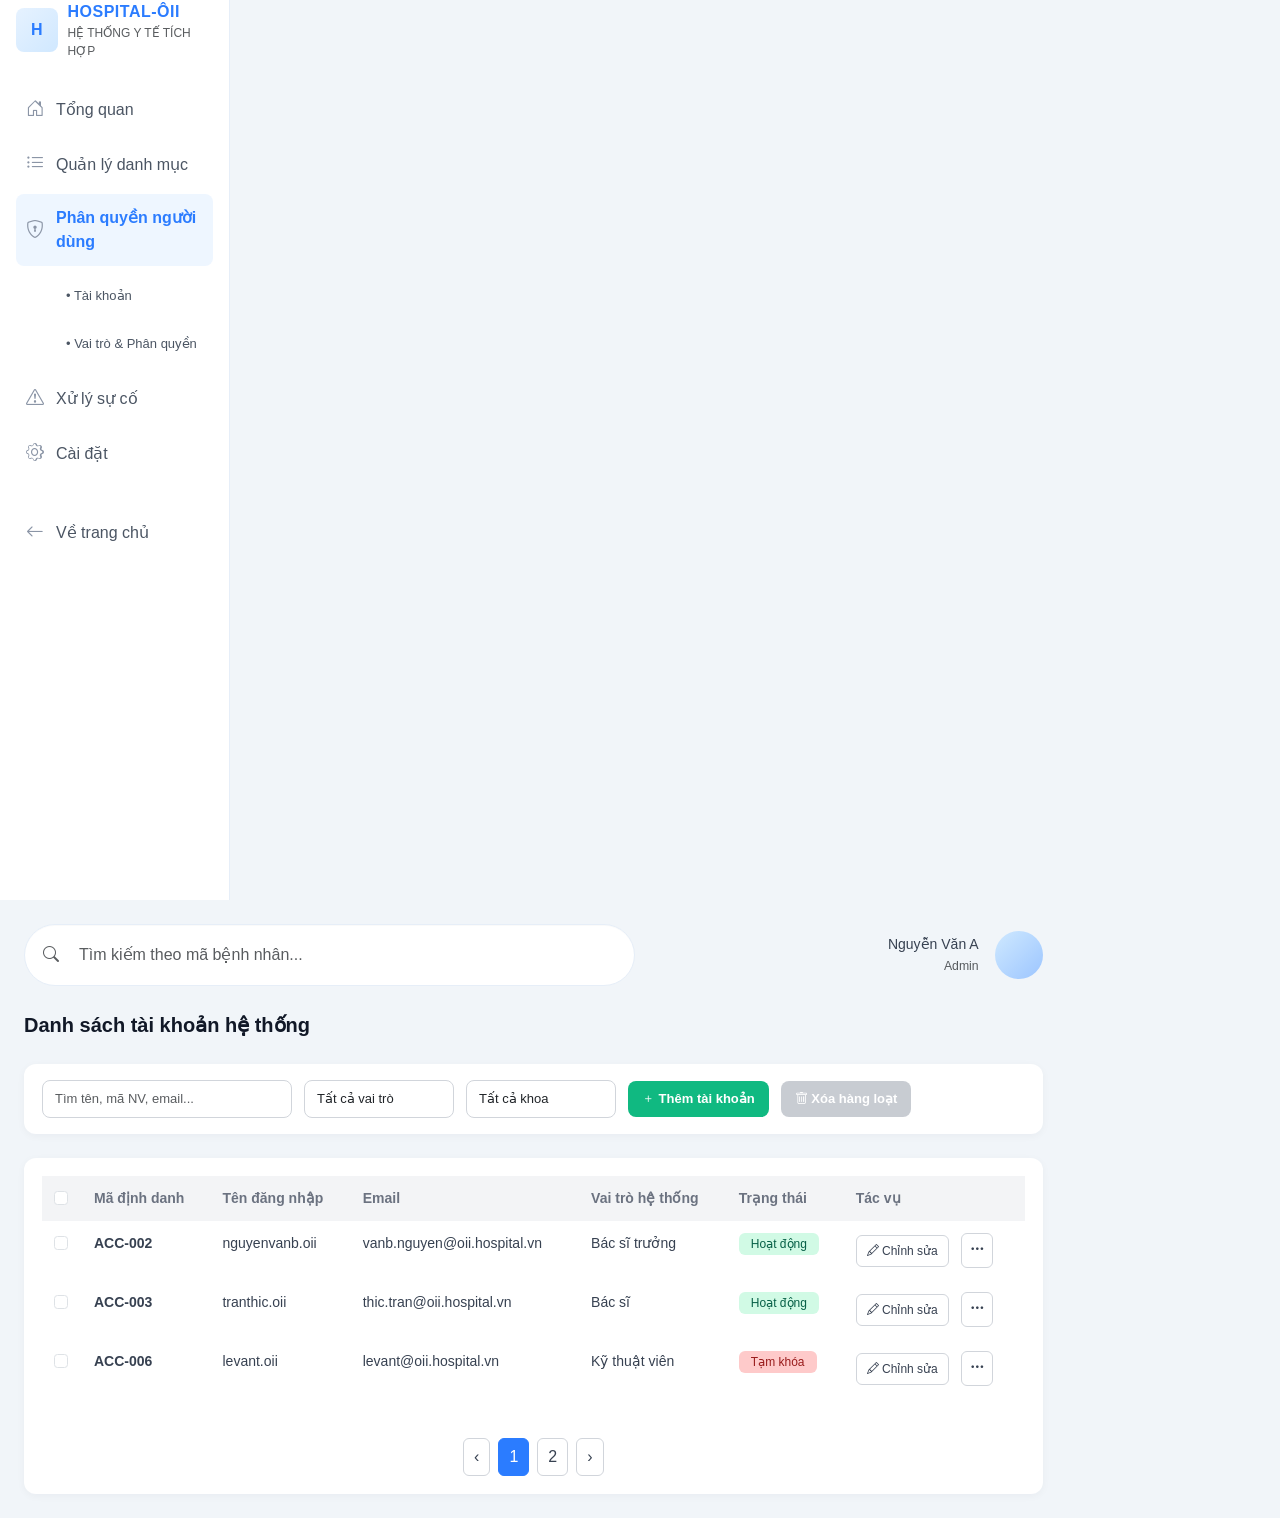
==== Admin/account-management.html @ 060329f8 "Initialize project with integrated modules" ====
<!DOCTYPE html>
<html lang="vi">
<head>
    <meta charset="UTF-8">
    <link href="https://cdn.jsdelivr.net/npm/bootstrap@5.3.0/dist/css/bootstrap.min.css" rel="stylesheet">
    <link href="https://cdn.jsdelivr.net/npm/bootstrap-icons@1.10.5/font/bootstrap-icons.css" rel="stylesheet">
    <style>
        :root{ --primary:#2b7cff; --muted:#f6f8fb; --accent:#ff7a00; }
        body{ background:#f1f5f9; font-family: 'Segoe UI', Roboto, Arial, sans-serif; }
        .sidebar{ min-height:100vh; background:#ffffff; border-right:1px solid #e6eef8; padding:28px 20px; width:230px; }
        .brand{ font-weight:700; color:var(--primary); letter-spacing:0.5px; }
        .menu .nav-link{ color:#4b5563; padding:12px 10px; border-radius:8px; display:flex; align-items:center; gap:12px; }
        .menu .nav-link.active{ background:#eef6ff; color:var(--primary); font-weight:600; }
        .menu .bi{ font-size:18px; color:#8b95a6; }
        .search-box{ background:#fff; padding:12px 18px; border-radius:999px; border:1px solid #e6eef8; box-shadow:inset 0 1px 0 rgba(0,0,0,0.02); }
        header .user { text-align:right; font-size:14px; color:#374151; }
        header .avatar{ width:48px; height:48px; border-radius:50%; background:linear-gradient(135deg,#cfe9ff,#9cc5ff); }
        .page-title{ font-size:20px; font-weight:700; color:#111827; margin-bottom:24px; }
        .filter-bar{ background:#fff; border-radius:12px; padding:16px 18px; margin-bottom:24px; display:flex; gap:12px; align-items:center; box-shadow:0 2px 8px rgba(16,24,40,0.04); }
        .filter-bar input, .filter-bar select{ border:1px solid #d1d5db; border-radius:8px; padding:8px 12px; font-size:13px; }
        .filter-bar .btn{ padding:8px 14px; font-size:13px; }
        .btn-add-account{ background:#10b981; border:0; color:white; padding:10px 16px; border-radius:8px; font-weight:600; }
        .btn-add-account:hover{ background:#059669; }
        .btn-delete-bulk{ background:#9ca3af; border:0; color:white; padding:10px 16px; border-radius:8px; font-weight:600; opacity:.55; cursor:not-allowed; transition:all .2s ease; }
        .btn-delete-bulk.enabled{ background:#ef4444; opacity:1; cursor:pointer; }
        .btn-delete-bulk.enabled:hover{ background:#dc2626; }
        .btn-delete-confirm{ background:#ef4444; border:0; color:white; padding:10px 20px; border-radius:8px; font-weight:600; }
        .btn-delete-confirm:hover{ background:#dc2626; }
        .btn-delete-confirm:disabled{ background:#fca5a5; cursor:not-allowed; }
        .table-container{ background:#fff; border-radius:12px; padding:18px; box-shadow:0 2px 8px rgba(16,24,40,0.04); }
        .account-table{ font-size:14px; }
        .account-table th{ background:#f3f4f6; color:#6b7280; font-weight:600; padding:12px; }
        .account-table td{ padding:12px; color:#374151; }
        .status-active{ background:#d1fae5; color:#065f46; padding:4px 12px; border-radius:6px; font-size:12px; font-weight:500; }
        .status-blocked{ background:#fecaca; color:#991b1b; padding:4px 12px; border-radius:6px; font-size:12px; font-weight:500; }
        .btn-edit{ background:#fff; border:1px solid #d1d5db; color:#374151; padding:6px 10px; border-radius:6px; font-size:12px; }
        .btn-edit:hover{ background:#f3f4f6; }
        .btn-action{ background:#fff; border:1px solid #d1d5db; color:#374151; padding:6px 8px; border-radius:6px; cursor:pointer; }
        .btn-action:hover{ background:#f3f4f6; }
        .action-popup{
            position:absolute;
            z-index:1050;
            background:#ffffff;
            border:1px solid #e5e7eb;
            border-radius:12px;
            box-shadow:0 12px 32px rgba(15,23,42,0.12);
            min-width:180px;
            overflow:hidden;
        }
        .action-popup-item{
            width:100%;
            padding:12px 14px;
            border:none;
            background:transparent;
            text-align:left;
            font-size:14px;
            color:#111827;
            display:flex;
            align-items:center;
            gap:10px;
            cursor:pointer;
        }
        .action-popup-item:hover{
            background:#f8fafc;
        }
        .action-popup-item-delete{
            color:#b91c1c;
        }
        .action-popup-item-delete:hover{
            background:rgba(248,113,113,0.12);
        }
        .pagination-container{ display:flex; justify-content:center; align-items:center; gap:8px; margin-top:24px; }
        .pagination-container button{ border:1px solid #d1d5db; background:#fff; color:#374151; padding:6px 10px; border-radius:6px; cursor:pointer; }
        .pagination-container button.active{ background:#2b7cff; color:white; border-color:#2b7cff; }
        .form-group{ margin-bottom:18px; }
        .form-group label{ display:block; font-weight:600; color:#111827; margin-bottom:6px; font-size:13px; }
        .form-group label .required{ color:#dc2626; }
        .form-group input, .form-group select{ width:100%; border:1px solid #d1d5db; border-radius:8px; padding:10px 12px; font-size:13px; }
        .form-group input:focus, .form-group select:focus{ outline:none; border-color:#2b7cff; box-shadow:0 0 0 3px rgba(43,124,255,0.1); }
        .form-group input::placeholder{ color:#9ca3af; }
        .password-group{ position:relative; }
        .password-group .toggle-password{ position:absolute; right:12px; top:50%; transform:translateY(-50%); cursor:pointer; color:#6b7280; }
        .form-error{ color:#dc2626; font-size:12px; margin-top:4px; display:none; }
        .form-error.show{ display:block; }
        .modal-header-custom{ border-bottom:1px solid #e5e7eb; padding:18px; display:flex; flex-direction:column; align-items:center; justify-content:center; text-align:center; gap:10px; }
        .modal-header-custom h5{ font-size:16px; font-weight:700; color:#111827; margin:0; }
        .modal-title-icon{ display:flex; align-items:center; justify-content:center; gap:12px; }
        .modal-body-custom{ padding:24px; }
        .modal-footer-custom{ border-top:1px solid #e5e7eb; padding:16px 24px; display:flex; gap:12px; justify-content:flex-end; }
        .detail-item{ margin-bottom:16px; }
        .detail-label{ display:block; font-size:13px; color:#6b7280; margin-bottom:6px; }
        .detail-value{ font-size:15px; color:#111827; font-weight:600; }
        .badge-status{ display:inline-flex; align-items:center; padding:6px 12px; border-radius:999px; font-size:12px; font-weight:600; }
        .badge-status-active{ background:#d1fae5; color:#065f46; }
        .badge-status-blocked{ background:#fee2e2; color:#991b1b; }
        .badge-role{ display:inline-flex; align-items:center; padding:6px 12px; border-radius:999px; background:#eff6ff; color:#1d4ed8; font-size:13px; font-weight:600; }
        .detail-mini{ background:#f8fafc; border-radius:12px; padding:14px; }
        .detail-mini-value{ font-size:13px; color:#475569; margin-top:4px; }
        .modal-note{ color:#475569; font-size:13px; margin-top:10px; }
        .confirm-text{ margin-bottom:8px; color:#334155; font-size:14px; }
        .confirm-warning{ color:#b91c1c; font-size:13px; margin:0; }
        .modal-title-icon{ display:flex; align-items:center; gap:12px; }
        .modal-title-icon .icon-box{ width:42px; height:42px; border-radius:12px; display:flex; align-items:center; justify-content:center; font-size:18px; }
        .icon-box.password{ background:#e0f2fe; color:#0369a1; }
        .icon-box.delete{ background:#fee2e2; color:#b91c1c; }
        .icon-box.view{ background:#d9f99d; color:#166534; }
        .btn-cancel{ background:#eef6ff; border:1px solid #d0e8ff; color:#0f1724; padding:10px 20px; border-radius:8px; font-weight:600; cursor:pointer; }
        .btn-cancel:hover{ background:#d1e7f7; }
        .btn-submit{ background:#2b7cff; border:0; color:white; padding:10px 20px; border-radius:8px; font-weight:600; cursor:pointer; }
        .btn-submit:hover{ background:#1e5dbf; }
        .btn-submit:disabled{ background:#d1d5db; cursor:not-allowed; }
        .toast-success{ position:fixed; top:20px; right:20px; background:#10b981; color:white; padding:14px 20px; border-radius:8px; box-shadow:0 4px 12px rgba(0,0,0,0.15); z-index:9999; animation:slideIn 0.3s ease-out; display:flex; align-items:center; gap:10px; font-weight:500; }
        .toast-success::before{ content:'✓'; font-size:20px; font-weight:bold; }
        @keyframes slideIn{ from{ transform:translateX(400px); opacity:0; } to{ transform:translateX(0); opacity:1; } }
    </style>
</head>
<body>

<div class="container-fluid">
    <div class="row">
        <!-- Sidebar -->
        <nav class="col-md-2 sidebar p-0">
            <div class="px-3">
                <div class="d-flex align-items-center mb-4">
                    <div style="width:44px;height:44px;border-radius:8px;background:linear-gradient(135deg,#e6f2ff,#d0e8ff);display:flex;align-items:center;justify-content:center;color:var(--primary);font-weight:800;margin-right:10px">H</div>
                    <div>
                        <div class="brand">HOSPITAL-ÔII</div>
                        <div class="text-muted" style="font-size:12px">HỆ THỐNG Y TẾ TÍCH HỢP</div>
                    </div>
                </div>

                <ul class="nav flex-column menu">
                    <li class="nav-item mb-1"><a class="nav-link" href="dashboard.html"><i class="bi bi-house-door"></i> Tổng quan</a></li>
                    <li class="nav-item mb-1"><a class="nav-link" href="#"><i class="bi bi-list-ul"></i> Quản lý danh mục</a></li>
                    <li class="nav-item mb-1">
                        <a class="nav-link active" href="#">
                            <i class="bi bi-shield-lock"></i> Phân quyền người dùng
                        </a>
                        <ul class="nav flex-column" style="padding-left:40px; margin-top:8px;">
                            <li class="nav-item mb-1"><a class="nav-link" href="#" style="font-size:13px">• Tài khoản</a></li>
                            <li class="nav-item mb-1"><a class="nav-link" href="#" style="font-size:13px">• Vai trò & Phân quyền</a></li>
                        </ul>
                    </li>
                    <li class="nav-item mb-1"><a class="nav-link" href="#"><i class="bi bi-exclamation-triangle"></i> Xử lý sự cố</a></li>
                    <li class="nav-item mb-1"><a class="nav-link" href="#"><i class="bi bi-gear"></i> Cài đặt</a></li>
                    <li class="nav-item mt-4"><a class="nav-link" href="../Trang_Chu_Va_Dat_Lich_Kham/Trangchu/Menu.html"><i class="bi bi-arrow-left"></i> Về trang chủ</a></li>
                </ul>
            </div>
        </nav>

        <!-- Main Content -->
        <main class="col-md-10 p-4">
            <!-- Header -->
            <header class="d-flex justify-content-between align-items-center mb-4">
                <div class="search-box d-flex align-items-center" style="width:60%">
                    <i class="bi bi-search me-2 text-muted"></i>
                    <input type="text" class="form-control border-0" placeholder="Tìm kiếm theo mã bệnh nhân...">
                </div>
                <div class="d-flex align-items-center">
                    <div class="me-3 text-end user">
                        <div>Nguyễn Văn A</div>
                        <small class="text-muted">Admin</small>
                    </div>
                    <div class="avatar"></div>
                </div>
            </header>

            <!-- Page Title -->
            <div class="page-title">Danh sách tài khoản hệ thống</div>

            <!-- Filter Bar -->
            <div class="filter-bar">
                <input id="searchInput" type="text" placeholder="Tìm tên, mã NV, email..." class="form-control" style="flex:1; max-width:250px;">
                <select id="filterRole" class="form-control" style="flex:1; max-width:150px;">
                    <option value="">Tất cả vai trò</option>
                    <option value="doctor">Bác sĩ</option>
                    <option value="doctor_head">Bác sĩ trưởng</option>
                    <option value="technician">Kỹ thuật viên</option>
                    <option value="admin">Admin</option>
                </select>
                <select id="filterDept" class="form-control" style="flex:1; max-width:150px;">
                    <option value="">Tất cả khoa</option>
                    <option value="noi">Khoa nội</option>
                    <option value="ngoai">Khoa ngoại</option>
                    <option value="san">Khoa sản</option>
                </select>
                <button class="btn btn-add-account"><i class="bi bi-plus"></i> Thêm tài khoản</button>
                <button class="btn btn-delete-bulk"><i class="bi bi-trash"></i> Xóa hàng loạt</button>
            </div>

            <!-- Table Container -->
            <div class="table-container">
                <div class="table-responsive">
                    <table class="table table-borderless account-table">
                        <thead>
                            <tr style="background:#f3f4f6;">
                                <th style="width:40px;"><input type="checkbox" class="form-check-input"></th>
                                <th>Mã định danh</th>
                                <th>Tên đăng nhập</th>
                                <th>Email</th>
                                <th>Vai trò hệ thống</th>
                                <th>Trạng thái</th>
                                <th>Tác vụ</th>
                            </tr>
                        </thead>
                        <tbody>
                            <tr>
                                <td><input type="checkbox" class="form-check-input"></td>
                                <td><strong>ACC-002</strong></td>
                                <td>nguyenvanb.oii</td>
                                <td>vanb.nguyen@oii.hospital.vn</td>
                                <td>Bác sĩ trưởng</td>
                                <td><span class="status-active">Hoạt động</span></td>
                                <td>
                                    <button class="btn-edit me-2" data-code="ACC-002" data-username="nguyenvanb.oii" data-email="vanb.nguyen@oii.hospital.vn" data-role="doctor_head" data-status="active"><i class="bi bi-pencil"></i> Chỉnh sửa</button>
                                    <button class="btn-action"><i class="bi bi-three-dots"></i></button>
                                </td>
                            </tr>
                            <tr>
                                <td><input type="checkbox" class="form-check-input"></td>
                                <td><strong>ACC-003</strong></td>
                                <td>tranthic.oii</td>
                                <td>thic.tran@oii.hospital.vn</td>
                                <td>Bác sĩ</td>
                                <td><span class="status-active">Hoạt động</span></td>
                                <td>
                                    <button class="btn-edit me-2" data-code="ACC-003" data-username="tranthic.oii" data-email="thic.tran@oii.hospital.vn" data-role="doctor" data-status="active"><i class="bi bi-pencil"></i> Chỉnh sửa</button>
                                    <button class="btn-action"><i class="bi bi-three-dots"></i></button>
                                </td>
                            </tr>
                            <tr>
                                <td><input type="checkbox" class="form-check-input"></td>
                                <td><strong>ACC-006</strong></td>
                                <td>levant.oii</td>
                                <td>levant@oii.hospital.vn</td>
                                <td>Kỹ thuật viên</td>
                                <td><span class="status-blocked">Tạm khóa</span></td>
                                <td>
                                    <button class="btn-edit me-2" data-code="ACC-006" data-username="levant.oii" data-email="levant@oii.hospital.vn" data-role="technician" data-status="blocked"><i class="bi bi-pencil"></i> Chỉnh sửa</button>
                                    <button class="btn-action"><i class="bi bi-three-dots"></i></button>
                                </td>
                            </tr>
                        </tbody>
                    </table>
                </div>

                <div id="actionPopup" class="action-popup" style="display:none;">
                    <button type="button" class="action-popup-item" data-action="view">
                        <i class="bi bi-eye"></i> Xem chi tiết
                    </button>
                    <button type="button" class="action-popup-item" data-action="password">
                        <i class="bi bi-key"></i> Đổi mật khẩu
                    </button>
                    <button type="button" class="action-popup-item action-popup-item-delete" data-action="delete">
                        <i class="bi bi-trash"></i> Xóa tài khoản
                    </button>
                </div>

                <div class="modal fade" id="bulkDeleteModal" tabindex="-1" aria-hidden="true" style="background:rgba(0,0,0,0.5)">
                    <div class="modal-dialog modal-dialog-centered" style="max-width:420px;">
                        <div class="modal-content" style="border:0; border-radius:16px;">
                            <div class="modal-header-custom">
                                <div class="modal-title-icon">
                                    <span class="icon-box delete"><i class="bi bi-exclamation-circle-fill"></i></span>
                                    <h5>Xác nhận xóa hàng loạt?</h5>
                                </div>
                            </div>
                            <div class="modal-body-custom">
                                <p class="confirm-text">Bạn đang chọn xóa vĩnh viễn <strong id="bulkDeleteCount">0</strong> tài khoản đã chọn.</p>
                                <p class="confirm-text">Toàn bộ quyền truy cập và dữ liệu liên quan sẽ bị gỡ bỏ.</p>
                                <p class="confirm-warning">Hành động này không thể hoàn tác.</p>
                            </div>
                            <div class="modal-footer-custom">
                                <button type="button" class="btn-cancel" data-bs-dismiss="modal">Hủy bỏ</button>
                                <button type="button" class="btn-delete-confirm" id="confirmBulkDeleteBtn">Đồng ý xóa</button>
                            </div>
                        </div>
                    </div>
                </div>

                <!-- Pagination -->
                <div class="pagination-container">
                    <button>‹</button>
                    <button class="active">1</button>
                    <button>2</button>
                    <button>›</button>
                </div>
            </div>
        </main>
    </div>
</div>

<!-- Modal Thêm Tài Khoản -->
<div class="modal fade" id="addAccountModal" tabindex="-1" aria-hidden="true" style="background:rgba(0,0,0,0.5)">
    <div class="modal-dialog modal-dialog-centered" style="max-width:420px;">
        <div class="modal-content" style="border:0; border-radius:12px;">
            <div class="modal-header-custom">
                <div class="modal-title-icon">
                    <span class="icon-box view"><i class="bi bi-person-plus-fill"></i></span>
                    <h5>Thêm tài khoản hệ thống mới</h5>
                </div>
            </div>
            <div class="modal-body-custom">
                <form id="addAccountForm">
                    <div class="form-group">
                        <label>Mã định danh</label>
                        <input type="text" id="accountCode" placeholder="Hệ thống tự động cấp (ACC-XXX)" disabled style="background:#f3f4f6; cursor:not-allowed;">
                    </div>

                    <div class="form-group">
                        <label>Tên đăng nhập <span class="required">*</span></label>
                        <input type="text" id="username" placeholder="Ví dụ: namnguyễn.oii" required>
                        <div class="form-error" id="usernameError">Tên đăng nhập không được để trống</div>
                    </div>

                    <div class="form-group">
                        <label>Email hệ thống <span class="required">*</span></label>
                        <input type="email" id="email" placeholder="username@oii.hospital.vn" required>
                        <div class="form-error" id="emailError">Email không hợp lệ</div>
                    </div>

                    <div class="form-group">
                        <label>Mật khẩu khởi tạo <span class="required">*</span></label>
                        <div class="password-group">
                            <input type="password" id="password" placeholder="Nhập mật khẩu bạn đầu" required>
                            <i class="bi bi-eye toggle-password" onclick="togglePassword()"></i>
                        </div>
                        <div class="form-error" id="passwordError">Mật khẩu phải có ít nhất 8 ký tự</div>
                    </div>

                    <div class="form-group">
                        <label>Phân quyền vai trò <span class="required">*</span></label>
                        <select id="role" required>
                            <option value="">-- Chọn vai trò hệ thống --</option>
                            <option value="doctor">Bác sĩ</option>
                            <option value="doctor_head">Bác sĩ trưởng</option>
                            <option value="technician">Kỹ thuật viên</option>
                            <option value="admin">Admin</option>
                        </select>
                        <div class="form-error" id="roleError">Vui lòng chọn vai trò</div>
                    </div>
                </form>
            </div>
            <div class="modal-footer-custom">
                <button type="button" class="btn-cancel" data-bs-dismiss="modal">Hủy bỏ</button>
                <button type="button" class="btn-submit" id="submitBtn" onclick="validateAndSubmit()">Lưu tài</button>
            </div>
        </div>
    </div>
</div>

<!-- Modal Chỉnh sửa Tài Khoản -->
<div class="modal fade" id="editAccountModal" tabindex="-1" aria-hidden="true" style="background:rgba(0,0,0,0.5)">
    <div class="modal-dialog modal-dialog-centered" style="max-width:420px;">
        <div class="modal-content" style="border:0; border-radius:12px;">
            <div class="modal-header-custom">
                <div class="modal-title-icon">
                    <span class="icon-box view"><i class="bi bi-pencil-square"></i></span>
                    <h5>Cập nhật thông tin tài khoản</h5>
                </div>
            </div>
            <div class="modal-body-custom">
                <form id="editAccountForm">
                    <div class="form-group">
                        <label>Mã định danh (Không thể sửa)</label>
                        <input type="text" id="editAccountCode" disabled style="background:#f3f4f6; cursor:not-allowed;">
                    </div>

                    <div class="form-group">
                        <label>Tên đăng nhập (Không thể sửa)</label>
                        <input type="text" id="editUsername" disabled style="background:#f3f4f6; cursor:not-allowed;">
                    </div>

                    <div class="form-group">
                        <label>Email hệ thống <span class="required">*</span></label>
                        <input type="email" id="editEmail" required>
                        <div class="form-error" id="editEmailError">Email không hợp lệ</div>
                    </div>

                    <div class="form-group">
                        <label>Vai trò hệ thống <span class="required">*</span></label>
                        <select id="editRole" required>
                            <option value="">-- Chọn vai trò hệ thống --</option>
                            <option value="doctor">Bác sĩ</option>
                            <option value="doctor_head">Bác sĩ trưởng</option>
                            <option value="technician">Kỹ thuật viên</option>
                            <option value="admin">Admin</option>
                        </select>
                        <div class="form-error" id="editRoleError">Vui lòng chọn vai trò</div>
                    </div>

                    <div class="form-group">
                        <label>Trạng thái hoạt động <span class="required">*</span></label>
                        <select id="editStatus" required>
                            <option value="">-- Chọn trạng thái --</option>
                            <option value="active">Hoạt động</option>
                            <option value="blocked">Tạm khóa</option>
                        </select>
                        <div class="form-error" id="editStatusError">Vui lòng chọn trạng thái</div>
                    </div>
                </form>
            </div>
            <div class="modal-footer-custom">
                <button type="button" class="btn-cancel" data-bs-dismiss="modal">Hủy bỏ</button>
                <button type="button" class="btn-submit" id="updateBtn">Cập nhật</button>
            </div>
        </div>
    </div>
</div>

<!-- Modal Xem chi tiết tài khoản -->
<div class="modal fade" id="viewAccountModal" tabindex="-1" aria-hidden="true" style="background:rgba(0,0,0,0.5)">
    <div class="modal-dialog modal-dialog-centered" style="max-width:520px;">
        <div class="modal-content" style="border:0; border-radius:16px;">
            <div class="modal-header-custom">
                <div class="modal-title-icon">
                    <span class="icon-box view"><i class="bi bi-info-circle-fill"></i></span>
                    <h5>Chi tiết tài khoản hệ thống</h5>
                </div>
            </div>
            <div class="modal-body-custom">
                <div class="detail-item">
                    <span class="detail-label">Mã định danh</span>
                    <div class="detail-value" id="viewAccountCode">ACC-002</div>
                </div>
                <div class="detail-item">
                    <span class="detail-label">Trạng thái hệ thống</span>
                    <span class="badge-status badge-status-active" id="viewAccountStatus">Hoạt động</span>
                </div>
                <div class="detail-item">
                    <span class="detail-label">Tên đăng nhập (Username)</span>
                    <div class="detail-value" id="viewAccountUsername">nguyenvanb.oii</div>
                </div>
                <div class="detail-item">
                    <span class="detail-label">Email cơ quan</span>
                    <div class="detail-value" id="viewAccountEmail">vanb.nguyen@oii.hospital.vn</div>
                </div>
                <div class="detail-item">
                    <span class="detail-label">Vai trò & Quyền hạn</span>
                    <span class="badge-role" id="viewAccountRole">Bác sĩ trưởng</span>
                </div>
                <div class="row gx-3 mt-3">
                    <div class="col-6 detail-mini">
                        <span class="detail-label">Ngày khởi tạo hệ thống</span>
                        <div class="detail-value detail-mini-value" id="viewAccountCreated">14:20 - 10/05/2026</div>
                    </div>
                    <div class="col-6 detail-mini">
                        <span class="detail-label">Người phê duyệt tạo</span>
                        <div class="detail-value detail-mini-value" id="viewAccountApprover">admin.super</div>
                    </div>
                    <div class="col-12 detail-mini mt-3">
                        <span class="detail-label">Đăng nhập gần nhất</span>
                        <div class="detail-value detail-mini-value" id="viewAccountLastLogin">08:05 - Hôm nay (09/06/2026)</div>
                    </div>
                </div>
            </div>
            <div class="modal-footer-custom">
                <button type="button" class="btn-cancel" data-bs-dismiss="modal">Đóng lại</button>
                <button type="button" class="btn-submit" id="viewEditBtn">Chỉnh sửa</button>
            </div>
        </div>
    </div>
</div>

<!-- Modal Đổi mật khẩu -->
<div class="modal fade" id="changePasswordModal" tabindex="-1" aria-hidden="true" style="background:rgba(0,0,0,0.5)">
    <div class="modal-dialog modal-dialog-centered" style="max-width:420px;">
        <div class="modal-content" style="border:0; border-radius:16px;">
            <div class="modal-header-custom">
                <div class="modal-title-icon">
                    <span class="icon-box password"><i class="bi bi-key-fill"></i></span>
                    <h5>Đổi mật khẩu tài khoản</h5>
                </div>
            </div>
            <div class="modal-body-custom">
                <div class="detail-item">
                    <span class="detail-label">Tài khoản</span>
                    <div class="detail-value" id="changePasswordAccount">nguyenvanb.oii</div>
                </div>
                <form id="changePasswordForm">
                    <div class="form-group">
                        <label>Mật khẩu mới <span class="required">*</span></label>
                        <div class="password-group">
                            <input type="password" id="newPassword" placeholder="Nhập mật khẩu mới" required>
                            <i class="bi bi-eye toggle-password" onclick="togglePasswordField('newPassword', this)"></i>
                        </div>
                        <div class="form-error" id="newPasswordError">Mật khẩu phải có ít nhất 8 ký tự</div>
                    </div>
                    <div class="form-group">
                        <label>Xác nhận mật khẩu mới <span class="required">*</span></label>
                        <div class="password-group">
                            <input type="password" id="confirmNewPassword" placeholder="Nhập lại mật khẩu mới" required>
                            <i class="bi bi-eye toggle-password" onclick="togglePasswordField('confirmNewPassword', this)"></i>
                        </div>
                        <div class="form-error" id="confirmNewPasswordError">Mật khẩu xác nhận không khớp</div>
                    </div>
                    <div class="modal-note">Mật khẩu cần tối thiểu 8 ký tự bao gồm chữ và số.</div>
                </form>
            </div>
            <div class="modal-footer-custom">
                <button type="button" class="btn-cancel" data-bs-dismiss="modal">Hủy bỏ</button>
                <button type="button" class="btn-submit" id="confirmPasswordBtn">Xác nhận</button>
            </div>
        </div>
    </div>
</div>

<!-- Modal Xóa tài khoản -->
<div class="modal fade" id="deleteAccountModal" tabindex="-1" aria-hidden="true" style="background:rgba(0,0,0,0.5)">
    <div class="modal-dialog modal-dialog-centered" style="max-width:420px;">
        <div class="modal-content" style="border:0; border-radius:16px;">
            <div class="modal-header-custom">
                <div class="modal-title-icon">
                    <span class="icon-box delete"><i class="bi bi-exclamation-circle-fill"></i></span>
                    <h5>Xóa tài khoản hệ thống?</h5>
                </div>
            </div>
            <div class="modal-body-custom">
                <div class="detail-item">
                    <span class="detail-label">Mã định danh</span>
                    <div class="detail-value" id="deleteAccountCode">ACC-002</div>
                </div>
                <p class="confirm-text">Bạn có chắc chắn muốn xóa tài khoản <strong id="deleteAccountUsername">nguyenvanb.oii</strong>? Toàn bộ quyền truy cập và dữ liệu liên quan sẽ bị gỡ bỏ.</p>
                <p class="confirm-warning">Hành động này không thể hoàn tác.</p>
            </div>
            <div class="modal-footer-custom">
                <button type="button" class="btn-cancel" data-bs-dismiss="modal">Hủy thao tác</button>
                <button type="button" class="btn-submit btn-delete-confirm" id="confirmDeleteBtn">Xác nhận xóa</button>
            </div>
        </div>
    </div>
</div>

<script src="https://cdn.jsdelivr.net/npm/bootstrap@5.3.0/dist/js/bootstrap.bundle.min.js"></script>
<script>
    // Tính năng checkbox select all
    const selectAllCheckbox = document.querySelector('thead .form-check-input');
    const bulkDeleteBtn = document.querySelector('.btn-delete-bulk');

    function updateBulkDeleteButton() {
        const anySelected = Array.from(document.querySelectorAll('tbody .form-check-input')).some(cb => cb.checked);
        bulkDeleteBtn.disabled = !anySelected;
        bulkDeleteBtn.classList.toggle('enabled', anySelected);
    }

    selectAllCheckbox.addEventListener('change', function() {
        document.querySelectorAll('tbody .form-check-input').forEach(cb => {
            cb.checked = this.checked;
        });
        updateBulkDeleteButton();
    });

    document.querySelectorAll('tbody .form-check-input').forEach(cb => {
        cb.addEventListener('change', updateBulkDeleteButton);
    });

    bulkDeleteBtn.addEventListener('click', function() {
        if (bulkDeleteBtn.disabled) return;
        const selectedCount = Array.from(document.querySelectorAll('tbody .form-check-input')).filter(cb => cb.checked).length;
        document.getElementById('bulkDeleteCount').textContent = selectedCount;
        const modal = new bootstrap.Modal(document.getElementById('bulkDeleteModal'));
        modal.show();
    });

    document.getElementById('confirmBulkDeleteBtn').addEventListener('click', function() {
        const rows = Array.from(document.querySelectorAll('tbody tr'));
        rows.forEach(row => {
            const checkbox = row.querySelector('.form-check-input');
            if (checkbox && checkbox.checked) {
                row.remove();
            }
        });
        const modal = bootstrap.Modal.getInstance(document.getElementById('bulkDeleteModal'));
        modal.hide();
        updateBulkDeleteButton();
        selectAllCheckbox.checked = false;
        showSuccessNotification('Xóa hàng loạt thành công!');
    });

    // Tính năng nút action
    const actionPopup = document.getElementById('actionPopup');
    let currentActionRow = null;

    document.querySelectorAll('.btn-action').forEach(btn => {
        btn.addEventListener('click', function(e) {
            e.stopPropagation();
            const row = this.closest('tr');
            currentActionRow = row;

            const rect = this.getBoundingClientRect();
            const bodyRect = document.body.getBoundingClientRect();
            const top = rect.bottom + window.scrollY + 8;
            const left = rect.left + window.scrollX;

            actionPopup.style.top = top + 'px';
            actionPopup.style.left = left + 'px';
            actionPopup.style.display = 'block';
        });
    });

    document.addEventListener('click', function(event) {
        if (!actionPopup.contains(event.target) && !event.target.closest('.btn-action')) {
            actionPopup.style.display = 'none';
        }
    });

    actionPopup.addEventListener('click', function(event) {
        const actionButton = event.target.closest('.action-popup-item');
        if (!actionButton || !currentActionRow) return;
        const action = actionButton.dataset.action;
        actionPopup.style.display = 'none';

        if (action === 'view') {
            openViewModal(currentActionRow);
        } else if (action === 'password') {
            openChangePasswordModal(currentActionRow);
        } else if (action === 'delete') {
            openDeleteModal(currentActionRow);
        }
    });

    // Tính năng nút chỉnh sửa - mở modal chỉnh sửa và prefill
    document.querySelectorAll('.btn-edit').forEach(btn => {
        btn.addEventListener('click', function() {
            const code = this.getAttribute('data-code');
            const username = this.getAttribute('data-username');
            const email = this.getAttribute('data-email');
            const role = this.getAttribute('data-role');
            const status = this.getAttribute('data-status');

            // Prefill modal fields
            document.getElementById('editAccountCode').value = code;
            document.getElementById('editUsername').value = username;
            document.getElementById('editEmail').value = email;
            document.getElementById('editRole').value = role;
            document.getElementById('editStatus').value = status;

            // Store reference to the source row for updating after save
            document.getElementById('editAccountModal').dataset.sourceButton = JSON.stringify({code, username});

            // Clear previous errors
            hideError('editEmailError');
            hideError('editRoleError');
            hideError('editStatusError');

            const modal = new bootstrap.Modal(document.getElementById('editAccountModal'));
            modal.show();
        });
    });

    // Tính năng thêm tài khoản - mở modal
    document.querySelector('.btn-add-account').addEventListener('click', function() {
        generateAccountCode();
        resetForm();
        const modal = new bootstrap.Modal(document.getElementById('addAccountModal'));
        modal.show();
    });

    // Auto-generate mã định danh
    function generateAccountCode() {
        const lastCode = 6; // Lấy từ bảng, ở đây mình hardcode
        const newCode = 'ACC-' + String(parseInt(lastCode) + 1).padStart(3, '0');
        document.getElementById('accountCode').value = newCode;
    }

    // Reset form
    function resetForm() {
        document.getElementById('addAccountForm').reset();
        document.querySelectorAll('.form-error').forEach(el => {
            el.classList.remove('show');
        });
    }

    // Toggle hiển thị mật khẩu
    function togglePassword() {
        const input = document.getElementById('password');
        const icon = document.querySelector('.toggle-password');
        if (input.type === 'password') {
            input.type = 'text';
            icon.classList.remove('bi-eye');
            icon.classList.add('bi-eye-slash');
        } else {
            input.type = 'password';
            icon.classList.remove('bi-eye-slash');
            icon.classList.add('bi-eye');
        }
    }

    function togglePasswordField(fieldId, icon) {
        const input = document.getElementById(fieldId);
        if (!input) return;
        if (input.type === 'password') {
            input.type = 'text';
            icon.classList.remove('bi-eye');
            icon.classList.add('bi-eye-slash');
        } else {
            input.type = 'password';
            icon.classList.remove('bi-eye-slash');
            icon.classList.add('bi-eye');
        }
    }

    function openViewModal(row) {
        const cells = row.querySelectorAll('td');
        const code = cells[1]?.textContent.trim() || '';
        const username = cells[2]?.textContent.trim() || '';
        const email = cells[3]?.textContent.trim() || '';
        const role = cells[4]?.textContent.trim() || '';
        const status = cells[5]?.textContent.trim() || '';

        document.getElementById('viewAccountCode').textContent = code;
        document.getElementById('viewAccountUsername').textContent = username;
        document.getElementById('viewAccountEmail').textContent = email;
        document.getElementById('viewAccountRole').textContent = role;
        document.getElementById('viewAccountStatus').textContent = status;

        const modal = new bootstrap.Modal(document.getElementById('viewAccountModal'));
        modal.show();
    }

    function openChangePasswordModal(row) {
        const username = row.querySelectorAll('td')[2]?.textContent.trim() || '';
        document.getElementById('changePasswordAccount').textContent = username;
        document.getElementById('changePasswordForm').reset();
        hideError('newPasswordError');
        hideError('confirmNewPasswordError');
        currentActionRow = row;
        const modal = new bootstrap.Modal(document.getElementById('changePasswordModal'));
        modal.show();
    }

    function openDeleteModal(row) {
        const code = row.querySelectorAll('td')[1]?.textContent.trim() || '';
        const username = row.querySelectorAll('td')[2]?.textContent.trim() || '';
        document.getElementById('deleteAccountCode').textContent = code;
        document.getElementById('deleteAccountUsername').textContent = username;
        currentActionRow = row;
        const modal = new bootstrap.Modal(document.getElementById('deleteAccountModal'));
        modal.show();
    }

    document.getElementById('confirmPasswordBtn').addEventListener('click', function() {
        let valid = true;
        const password = document.getElementById('newPassword').value;
        const confirm = document.getElementById('confirmNewPassword').value;

        if (!password) {
            showError('newPasswordError', 'Mật khẩu mới không được để trống');
            valid = false;
        } else if (password.length < 8) {
            showError('newPasswordError', 'Mật khẩu phải có ít nhất 8 ký tự');
            valid = false;
        } else {
            hideError('newPasswordError');
        }

        if (!confirm) {
            showError('confirmNewPasswordError', 'Xác nhận mật khẩu không được để trống');
            valid = false;
        } else if (confirm !== password) {
            showError('confirmNewPasswordError', 'Mật khẩu xác nhận không khớp');
            valid = false;
        } else {
            hideError('confirmNewPasswordError');
        }

        if (!valid) return;

        const modal = bootstrap.Modal.getInstance(document.getElementById('changePasswordModal'));
        modal.hide();
        showSuccessNotification('Đổi mật khẩu thành công!');
    });

    document.getElementById('confirmDeleteBtn').addEventListener('click', function() {
        const modal = bootstrap.Modal.getInstance(document.getElementById('deleteAccountModal'));
        modal.hide();
        if (currentActionRow) {
            currentActionRow.remove();
            showSuccessNotification('Xóa tài khoản thành công!');
        }
    });

    // Validate và submit form
    function validateAndSubmit() {
        let isValid = true;

        // Validate tên đăng nhập
        const username = document.getElementById('username').value.trim();
        if (!username) {
            showError('usernameError', 'Tên đăng nhập không được để trống');
            isValid = false;
        } else if (username.length < 3) {
            showError('usernameError', 'Tên đăng nhập phải có ít nhất 3 ký tự');
            isValid = false;
        } else {
            hideError('usernameError');
        }

        // Validate email
        const email = document.getElementById('email').value.trim();
        const emailRegex = /^[^\s@]+@[^\s@]+\.[^\s@]+$/;
        if (!email) {
            showError('emailError', 'Email không được để trống');
            isValid = false;
        } else if (!emailRegex.test(email)) {
            showError('emailError', 'Email không hợp lệ');
            isValid = false;
        } else {
            hideError('emailError');
        }

        // Validate mật khẩu
        const password = document.getElementById('password').value;
        if (!password) {
            showError('passwordError', 'Mật khẩu không được để trống');
            isValid = false;
        } else if (password.length < 8) {
            showError('passwordError', 'Mật khẩu phải có ít nhất 8 ký tự');
            isValid = false;
        } else {
            hideError('passwordError');
        }

        // Validate vai trò
        const role = document.getElementById('role').value;
        if (!role) {
            showError('roleError', 'Vui lòng chọn vai trò');
            isValid = false;
        } else {
            hideError('roleError');
        }

        if (isValid) {
            // Tất cả validation thành công
            const modal = bootstrap.Modal.getInstance(document.getElementById('addAccountModal'));
            modal.hide();
            showSuccessNotification('Thêm tài khoản thành công!');
        }
    }

    // Hàm hiển thị lỗi
    function showError(elementId, message) {
        const errorEl = document.getElementById(elementId);
        errorEl.textContent = message;
        errorEl.classList.add('show');
    }

    // Hàm ẩn lỗi
    function hideError(elementId) {
        const errorEl = document.getElementById(elementId);
        errorEl.classList.remove('show');
    }

    // Real-time validation
    document.getElementById('username').addEventListener('blur', function() {
        if (this.value.trim()) {
            if (this.value.length < 3) {
                showError('usernameError', 'Tên đăng nhập phải có ít nhất 3 ký tự');
            } else {
                hideError('usernameError');
            }
        }
    });

    document.getElementById('email').addEventListener('blur', function() {
        const emailRegex = /^[^\s@]+@[^\s@]+\.[^\s@]+$/;
        if (this.value.trim() && !emailRegex.test(this.value)) {
            showError('emailError', 'Email không hợp lệ');
        } else {
            hideError('emailError');
        }
    });

    document.getElementById('password').addEventListener('blur', function() {
        if (this.value && this.value.length < 8) {
            showError('passwordError', 'Mật khẩu phải có ít nhất 8 ký tự');
        } else if (this.value) {
            hideError('passwordError');
        }
    });

    // Hàm lọc bảng theo tìm kiếm, vai trò, khoa
    function filterTable() {
        const q = document.getElementById('searchInput').value.trim().toLowerCase();
        const roleFilter = document.getElementById('filterRole').value;
        const deptFilter = document.getElementById('filterDept').value;

        const rows = document.querySelectorAll('table.account-table tbody tr');
        rows.forEach(row => {
            const cells = row.querySelectorAll('td');
            const code = (cells[1]?.textContent || '').toLowerCase();
            const username = (cells[2]?.textContent || '').toLowerCase();
            const email = (cells[3]?.textContent || '').toLowerCase();
            const roleText = (cells[4]?.textContent || '').toLowerCase();
            // nếu có thông tin khoa lưu trong data-dept
            const deptVal = row.dataset.dept || '';

            let visible = true;

            // Tìm kiếm chung (code, username, email)
            if (q) {
                if (!(code.includes(q) || username.includes(q) || email.includes(q))) {
                    visible = false;
                }
            }

            // Lọc theo vai trò (khớp data-role trên nút chỉnh sửa nếu có, fallback roleText)
            if (visible && roleFilter) {
                const editBtn = row.querySelector('.btn-edit');
                const rowRole = (editBtn && editBtn.dataset.role) ? editBtn.dataset.role : '';
                if (rowRole) {
                    if (rowRole !== roleFilter) visible = false;
                } else {
                    // so sánh text
                    const map = { 'bác sĩ': 'doctor', 'bác sĩ trưởng': 'doctor_head', 'kỹ thuật viên': 'technician', 'admin': 'admin' };
                    const mapped = map[roleText] || '';
                    if (mapped !== roleFilter) visible = false;
                }
            }

            // Lọc theo khoa nếu có (nếu dữ liệu dept có giá trị)
            if (visible && deptFilter) {
                if (deptVal !== deptFilter) visible = false;
            }

            row.style.display = visible ? '' : 'none';
        });
    }

    // Bắt sự kiện cho input và selects
    document.getElementById('searchInput').addEventListener('input', filterTable);
    document.getElementById('searchInput').addEventListener('keydown', function(e){ if (e.key === 'Enter') filterTable(); });
    document.getElementById('filterRole').addEventListener('change', filterTable);
    document.getElementById('filterDept').addEventListener('change', filterTable);

    // Validate và cập nhật thông tin từ modal chỉnh sửa
    document.getElementById('updateBtn').addEventListener('click', function() {
        let valid = true;
        const email = document.getElementById('editEmail').value.trim();
        const role = document.getElementById('editRole').value;
        const status = document.getElementById('editStatus').value;
        const emailRegex = /^[^\s@]+@[^\s@]+\.[^\s@]+$/;

        if (!email) {
            showError('editEmailError', 'Email không được để trống');
            valid = false;
        } else if (!emailRegex.test(email)) {
            showError('editEmailError', 'Email không hợp lệ');
            valid = false;
        } else {
            hideError('editEmailError');
        }

        if (!role) {
            showError('editRoleError', 'Vui lòng chọn vai trò');
            valid = false;
        } else {
            hideError('editRoleError');
        }

        if (!status) {
            showError('editStatusError', 'Vui lòng chọn trạng thái');
            valid = false;
        } else {
            hideError('editStatusError');
        }

        if (!valid) return;

        // Tìm dòng tương ứng theo mã
        const code = document.getElementById('editAccountCode').value;
        const rows = document.querySelectorAll('table.account-table tbody tr');
        for (const row of rows) {
            const codeCell = row.querySelectorAll('td')[1];
            if (codeCell && codeCell.textContent.trim() === code) {
                // Cập nhật email
                row.querySelectorAll('td')[3].textContent = email;
                // Cập nhật vai trò (hiển thị text)
                const roleTextMap = { doctor: 'Bác sĩ', doctor_head: 'Bác sĩ trưởng', technician: 'Kỹ thuật viên', admin: 'Admin' };
                row.querySelectorAll('td')[4].textContent = roleTextMap[role] || role;
                // Cập nhật trạng thái badge
                const statusCell = row.querySelectorAll('td')[5];
                if (status === 'active') {
                    statusCell.innerHTML = '<span class="status-active">Hoạt động</span>';
                } else {
                    statusCell.innerHTML = '<span class="status-blocked">Tạm khóa</span>';
                }

                // Cập nhật data-* trên nút chỉnh sửa
                const editBtn = row.querySelector('.btn-edit');
                if (editBtn) {
                    editBtn.setAttribute('data-email', email);
                    editBtn.setAttribute('data-role', role);
                    editBtn.setAttribute('data-status', status);
                }

                break;
            }
        }

        // Đóng modal và hiển thị thông báo
        const modal = bootstrap.Modal.getInstance(document.getElementById('editAccountModal'));
        modal.hide();
        showSuccessNotification('Chỉnh sửa tài khoản thành công!');
    });

    // Hàm hiển thị thông báo thành công
    function showSuccessNotification(message) {
        const notification = document.createElement('div');
        notification.className = 'toast-success';
        notification.textContent = message;
        document.body.appendChild(notification);

        // Tự động xóa sau 3 giây
        setTimeout(function() {
            notification.style.animation = 'slideIn 0.3s ease-out reverse';
            setTimeout(function() {
                notification.remove();
            }, 300);
        }, 3000);
    }
</script>
</body>
</html>
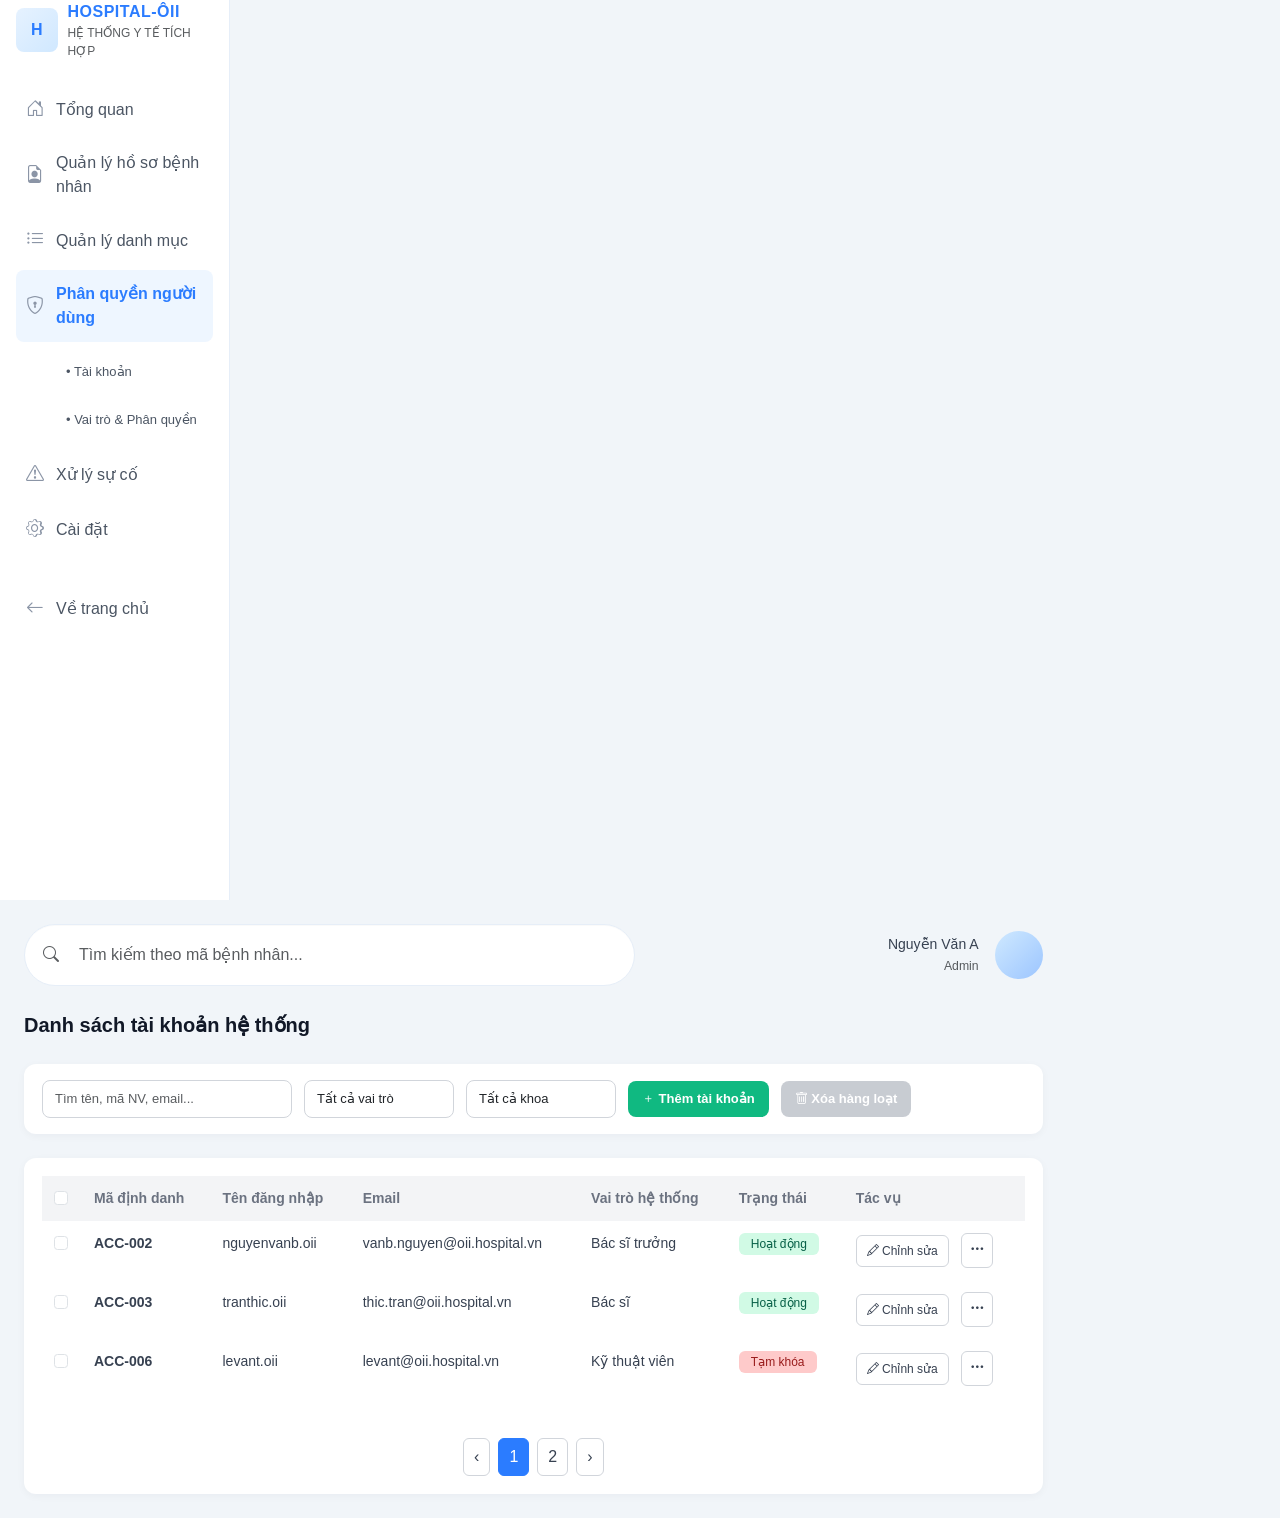
==== commit de616235: "Update UI pages and adding new patient schedule" ====
--- a/Admin/account-management.html
+++ b/Admin/account-management.html
@@ -131,6 +131,7 @@
 
                 <ul class="nav flex-column menu">
                     <li class="nav-item mb-1"><a class="nav-link" href="dashboard.html"><i class="bi bi-house-door"></i> Tổng quan</a></li>
+                    <li class="nav-item mb-1"><a class="nav-link" href="../QLHSBenh_Nhan.html"><i class="bi bi-file-earmark-person"></i> Quản lý hồ sơ bệnh nhân</a></li>
                     <li class="nav-item mb-1"><a class="nav-link" href="#"><i class="bi bi-list-ul"></i> Quản lý danh mục</a></li>
                     <li class="nav-item mb-1">
                         <a class="nav-link active" href="#">
